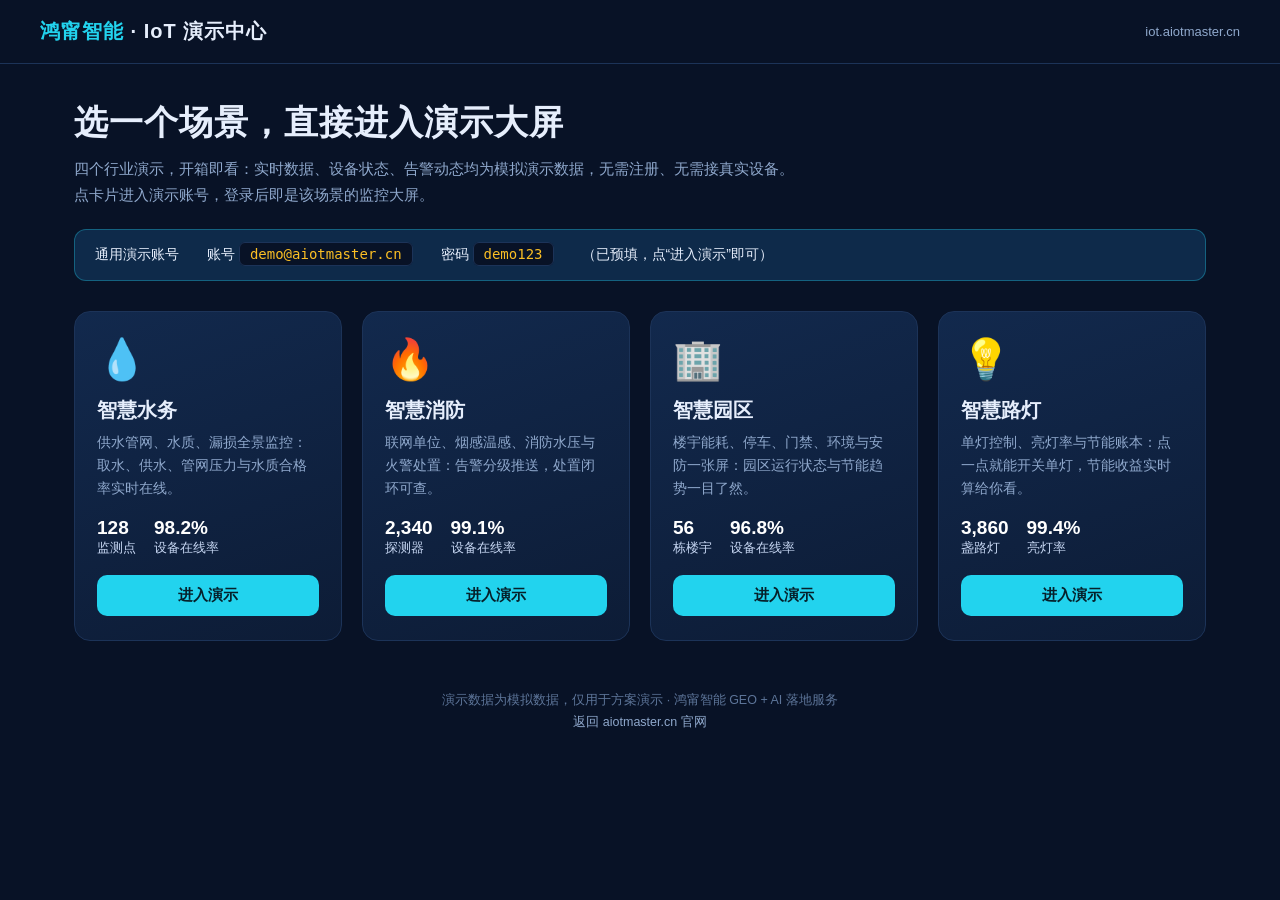
==== index.html @ 00e33a7b "IoT 演示中心：主页 + 智慧水务/消防/园区/路灯演示大屏" ====
<!DOCTYPE html>
<html lang="zh-CN">
<head>
<meta charset="UTF-8">
<meta name="viewport" content="width=device-width, initial-scale=1.0">
<title>鸿甯智能 · IoT 演示中心</title>
<link rel="stylesheet" href="style.css">
</head>
<body>
<div class="topbar">
  <div class="logo"><span>鸿甯智能</span> · IoT 演示中心</div>
  <div class="sub">iot.aiotmaster.cn</div>
</div>
<div class="wrap">
  <div class="hero">
    <h1>选一个场景，直接进入演示大屏</h1>
    <p>四个行业演示，开箱即看：实时数据、设备状态、告警动态均为模拟演示数据，无需注册、无需接真实设备。<br>点卡片进入演示账号，登录后即是该场景的监控大屏。</p>
  </div>
  <div class="demo-account">
    <span>通用演示账号</span>
    <span>账号 <code>demo@aiotmaster.cn</code></span>
    <span>密码 <code>demo123</code></span>
    <span>（已预填，点“进入演示”即可）</span>
  </div>
  <div class="grid" id="cards"></div>
  <div class="footer">
    演示数据为模拟数据，仅用于方案演示 · 鸿甯智能 GEO + AI 落地服务<br>
    <a href="https://aiotmaster.cn">返回 aiotmaster.cn 官网</a>
  </div>
</div>

<div class="modal-bg" id="modalBg">
  <div class="modal">
    <h3 id="modalTitle">进入演示</h3>
    <p id="modalDesc"></p>
    <label>演示账号</label>
    <input id="account" value="demo@aiotmaster.cn">
    <label>密码</label>
    <input id="password" type="password" value="demo123">
    <div class="row">
      <button class="btn ghost" onclick="closeModal()">取消</button>
      <button class="btn" onclick="enterDemo()">进入演示</button>
    </div>
  </div>
</div>

<script>
const SCENES = {
  water: { name: "智慧水务", icon: "💧", desc: "供水管网、水质、漏损全景监控：取水、供水、管网压力与水质合格率实时在线。", s1: ["128", "监测点"], s2: ["98.2%", "设备在线率"], modal: "供水管网演示：泵站、管网压力、水质指标与漏损告警。" },
  fire:  { name: "智慧消防", icon: "🔥", desc: "联网单位、烟感温感、消防水压与火警处置：告警分级推送，处置闭环可查。", s1: ["2,340", "探测器"], s2: ["99.1%", "设备在线率"], modal: "消防演示：烟感、温感、水压、水箱液位与火警工单。" },
  park:  { name: "智慧园区", icon: "🏢", desc: "楼宇能耗、停车、门禁、环境与安防一张屏：园区运行状态与节能趋势一目了然。", s1: ["56", "栋楼宇"], s2: ["96.8%", "设备在线率"], modal: "园区演示：能耗、停车占用、门禁通行与环境监测。" },
  light: { name: "智慧路灯", icon: "💡", desc: "单灯控制、亮灯率与节能账本：点一点就能开关单灯，节能收益实时算给你看。", s1: ["3,860", "盏路灯"], s2: ["99.4%", "亮灯率"], modal: "路灯演示：单灯开关、亮灯率、故障灯与节能电量。" }
};
let current = "water";
const grid = document.getElementById("cards");
Object.entries(SCENES).forEach(([key, s]) => {
  const d = document.createElement("div");
  d.className = "card";
  d.innerHTML = `<div class="icon">${s.icon}</div><h3>${s.name}</h3><p>${s.desc}</p>
    <div class="stats"><div><b>${s.s1[0]}</b>${s.s1[1]}</div><div><b>${s.s2[0]}</b>${s.s2[1]}</div></div>
    <button class="btn">进入演示</button>`;
  d.onclick = () => openModal(key);
  grid.appendChild(d);
});
function openModal(key) {
  current = key;
  document.getElementById("modalTitle").textContent = "进入演示 · " + SCENES[key].name;
  document.getElementById("modalDesc").textContent = SCENES[key].modal;
  document.getElementById("modalBg").classList.add("open");
}
function closeModal() { document.getElementById("modalBg").classList.remove("open"); }
function enterDemo() { location.href = "dashboard.html?scene=" + current; }
document.getElementById("modalBg").addEventListener("click", e => { if (e.target.id === "modalBg") closeModal(); });
</script>
</body>
</html>
---- style.css ----
* { margin: 0; padding: 0; box-sizing: border-box; }
body { background: #081226; color: #e6eefc; font-family: "PingFang SC", "Microsoft YaHei", sans-serif; min-height: 100vh; }
a { color: inherit; text-decoration: none; }
.topbar { display: flex; justify-content: space-between; align-items: center; padding: 18px 40px; border-bottom: 1px solid #1c3358; }
.logo { font-size: 20px; font-weight: 700; letter-spacing: 1px; }
.logo span { color: #22d3ee; }
.topbar .sub { font-size: 13px; color: #8fa8cc; }
.wrap { max-width: 1180px; margin: 0 auto; padding: 36px 24px 60px; }
.hero h1 { font-size: 34px; letter-spacing: 1px; }
.hero p { color: #8fa8cc; margin-top: 10px; font-size: 15px; line-height: 1.7; }
.demo-account { margin-top: 22px; background: #0e2a4a; border: 1px solid #22d3ee55; border-radius: 12px; padding: 16px 20px; display: flex; flex-wrap: wrap; gap: 8px 28px; align-items: center; font-size: 14px; }
.demo-account b { color: #22d3ee; }
.demo-account code { background: #081226; border: 1px solid #1c3358; padding: 3px 10px; border-radius: 6px; color: #fbbf24; font-size: 14px; }
.grid { display: grid; grid-template-columns: repeat(4, 1fr); gap: 20px; margin-top: 30px; }
@media (max-width: 1000px) { .grid { grid-template-columns: repeat(2, 1fr); } }
@media (max-width: 560px) { .grid { grid-template-columns: 1fr; } .topbar { padding: 14px 18px; } }
.card { background: linear-gradient(160deg, #12294d, #0d1c36); border: 1px solid #1c3358; border-radius: 16px; padding: 24px 22px; cursor: pointer; transition: transform .15s, border-color .15s; }
.card:hover { transform: translateY(-4px); border-color: #22d3ee; }
.card .icon { font-size: 40px; }
.card h3 { margin-top: 14px; font-size: 20px; }
.card p { color: #8fa8cc; font-size: 13.5px; line-height: 1.7; margin-top: 8px; min-height: 46px; }
.card .stats { display: flex; gap: 18px; margin-top: 16px; font-size: 13px; color: #c6d6f2; }
.card .stats b { display: block; font-size: 19px; color: #fff; }
.btn { display: block; text-align: center; margin-top: 18px; background: #22d3ee; color: #06202a; font-weight: 700; padding: 11px; border-radius: 10px; border: 0; width: 100%; cursor: pointer; font-size: 15px; }
.btn:hover { background: #67e8f9; }
.btn.ghost { background: transparent; color: #22d3ee; border: 1px solid #22d3ee; }
.footer { text-align: center; color: #5d7599; font-size: 12.5px; margin-top: 48px; line-height: 1.8; }
.footer a { color: #8fa8cc; }
/* modal */
.modal-bg { position: fixed; inset: 0; background: rgba(2, 8, 20, .75); display: none; align-items: center; justify-content: center; z-index: 50; }
.modal-bg.open { display: flex; }
.modal { background: #10234a; border: 1px solid #22d3ee55; border-radius: 16px; width: 340px; padding: 26px; }
.modal h3 { font-size: 18px; }
.modal p { color: #8fa8cc; font-size: 13px; margin-top: 6px; }
.modal label { display: block; margin-top: 16px; font-size: 13px; color: #8fa8cc; }
.modal input { width: 100%; margin-top: 6px; padding: 11px 12px; border-radius: 9px; border: 1px solid #1c3358; background: #081226; color: #fff; font-size: 14px; }
.modal .row { display: flex; gap: 10px; margin-top: 20px; }
/* dashboard */
.back { color: #22d3ee; font-size: 14px; }
.dash-head { display: flex; justify-content: space-between; align-items: flex-end; flex-wrap: wrap; gap: 12px; margin-top: 18px; }
.dash-head h1 { font-size: 28px; }
.dash-head .live { font-size: 13px; color: #34d399; }
.kpis { display: grid; grid-template-columns: repeat(4, 1fr); gap: 16px; margin-top: 22px; }
@media (max-width: 900px) { .kpis { grid-template-columns: repeat(2, 1fr); } }
.kpi { background: #12294d; border: 1px solid #1c3358; border-radius: 14px; padding: 18px; }
.kpi .label { color: #8fa8cc; font-size: 13px; }
.kpi .val { font-size: 30px; font-weight: 700; margin-top: 8px; }
.kpi .val small { font-size: 14px; color: #8fa8cc; }
.kpi .trend { font-size: 12.5px; margin-top: 6px; }
.up { color: #34d399; } .down { color: #f87171; } .warn { color: #fbbf24; }
.panels { display: grid; grid-template-columns: 1.4fr 1fr; gap: 16px; margin-top: 16px; }
@media (max-width: 900px) { .panels { grid-template-columns: 1fr; } }
.panel { background: #12294d; border: 1px solid #1c3358; border-radius: 14px; padding: 18px; }
.panel h3 { font-size: 15px; margin-bottom: 12px; }
.panel canvas { width: 100%; height: 180px; }
table { width: 100%; border-collapse: collapse; font-size: 13.5px; }
td, th { padding: 9px 6px; border-bottom: 1px solid #1c3358; text-align: left; }
th { color: #8fa8cc; font-weight: 400; }
.dot { display: inline-block; width: 8px; height: 8px; border-radius: 50%; margin-right: 6px; }
.dot.ok { background: #34d399; } .dot.bad { background: #f87171; } .dot.warn { background: #fbbf24; }
.alert { display: flex; gap: 10px; padding: 10px 0; border-bottom: 1px solid #1c3358; font-size: 13.5px; }
.alert:last-child { border-bottom: 0; }
.alert .tag { flex-shrink: 0; font-size: 12px; padding: 2px 8px; border-radius: 20px; height: fit-content; }
.tag.red { background: #7f1d1d; color: #fca5a5; } .tag.yellow { background: #78350f; color: #fcd34d; } .tag.blue { background: #1e3a5f; color: #7dd3fc; }
.lamps { display: flex; flex-wrap: wrap; gap: 12px; }
.lamp { background: #0d1c36; border: 1px solid #1c3358; border-radius: 12px; padding: 14px; width: 130px; text-align: center; cursor: pointer; }
.lamp .bulb { font-size: 26px; filter: grayscale(1); opacity: .5; }
.lamp.on .bulb { filter: none; opacity: 1; }
.lamp .name { font-size: 13px; margin-top: 6px; }
.lamp .state { font-size: 12px; color: #8fa8cc; }
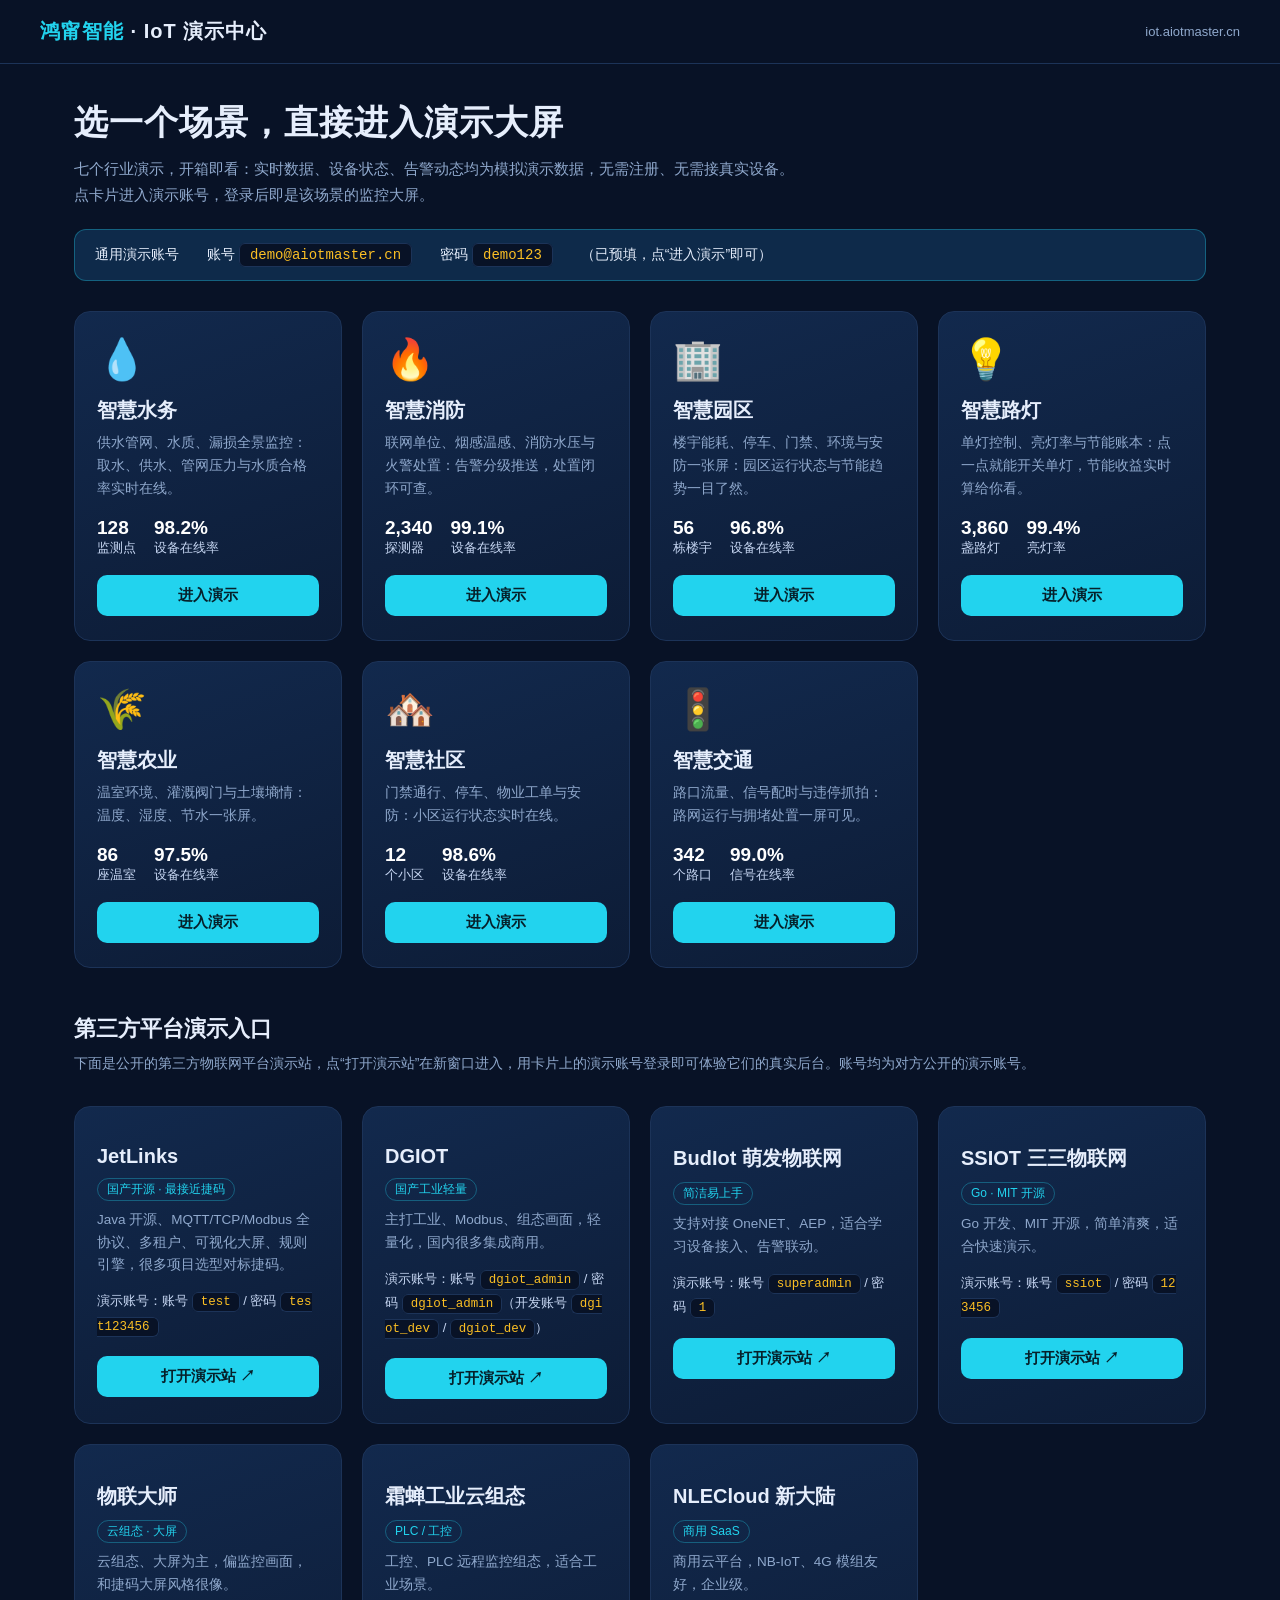
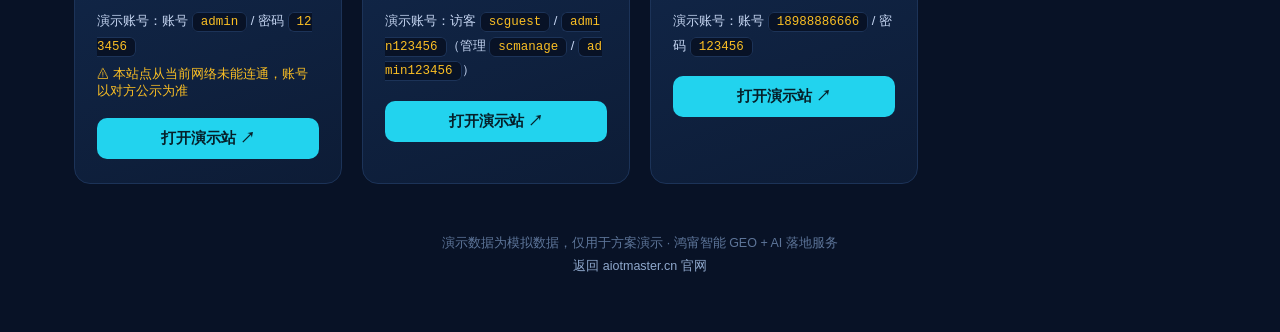
==== commit 98dc680a: "新增：第三方平台演示入口（7 家）+ 智慧农业/社区/交通三个演示大屏" ====
--- a/index.html
+++ b/index.html
@@ -14,7 +14,7 @@
 <div class="wrap">
   <div class="hero">
     <h1>选一个场景，直接进入演示大屏</h1>
-    <p>四个行业演示，开箱即看：实时数据、设备状态、告警动态均为模拟演示数据，无需注册、无需接真实设备。<br>点卡片进入演示账号，登录后即是该场景的监控大屏。</p>
+    <p>七个行业演示，开箱即看：实时数据、设备状态、告警动态均为模拟演示数据，无需注册、无需接真实设备。<br>点卡片进入演示账号，登录后即是该场景的监控大屏。</p>
   </div>
   <div class="demo-account">
     <span>通用演示账号</span>
@@ -23,6 +23,9 @@
     <span>（已预填，点“进入演示”即可）</span>
   </div>
   <div class="grid" id="cards"></div>
+  <h2 class="section-title">第三方平台演示入口</h2>
+  <p class="section-sub">下面是公开的第三方物联网平台演示站，点“打开演示站”在新窗口进入，用卡片上的演示账号登录即可体验它们的真实后台。账号均为对方公开的演示账号。</p>
+  <div class="grid" id="platGrid"></div>
   <div class="footer">
     演示数据为模拟数据，仅用于方案演示 · 鸿甯智能 GEO + AI 落地服务<br>
     <a href="https://aiotmaster.cn">返回 aiotmaster.cn 官网</a>
@@ -49,7 +52,10 @@
   water: { name: "智慧水务", icon: "💧", desc: "供水管网、水质、漏损全景监控：取水、供水、管网压力与水质合格率实时在线。", s1: ["128", "监测点"], s2: ["98.2%", "设备在线率"], modal: "供水管网演示：泵站、管网压力、水质指标与漏损告警。" },
   fire:  { name: "智慧消防", icon: "🔥", desc: "联网单位、烟感温感、消防水压与火警处置：告警分级推送，处置闭环可查。", s1: ["2,340", "探测器"], s2: ["99.1%", "设备在线率"], modal: "消防演示：烟感、温感、水压、水箱液位与火警工单。" },
   park:  { name: "智慧园区", icon: "🏢", desc: "楼宇能耗、停车、门禁、环境与安防一张屏：园区运行状态与节能趋势一目了然。", s1: ["56", "栋楼宇"], s2: ["96.8%", "设备在线率"], modal: "园区演示：能耗、停车占用、门禁通行与环境监测。" },
-  light: { name: "智慧路灯", icon: "💡", desc: "单灯控制、亮灯率与节能账本：点一点就能开关单灯，节能收益实时算给你看。", s1: ["3,860", "盏路灯"], s2: ["99.4%", "亮灯率"], modal: "路灯演示：单灯开关、亮灯率、故障灯与节能电量。" }
+  light: { name: "智慧路灯", icon: "💡", desc: "单灯控制、亮灯率与节能账本：点一点就能开关单灯，节能收益实时算给你看。", s1: ["3,860", "盏路灯"], s2: ["99.4%", "亮灯率"], modal: "路灯演示：单灯开关、亮灯率、故障灯与节能电量。" },
+  farm: { name: "智慧农业", icon: "🌾", desc: "温室环境、灌溉阀门与土壤墒情：温度、湿度、节水一张屏。", s1: ["86", "座温室"], s2: ["97.5%", "设备在线率"], modal: "农业演示：温室环境、灌溉控制与墒情监测。" },
+  community: { name: "智慧社区", icon: "🏘️", desc: "门禁通行、停车、物业工单与安防：小区运行状态实时在线。", s1: ["12", "个小区"], s2: ["98.6%", "设备在线率"], modal: "社区演示：门禁、停车、工单与安防监控。" },
+  traffic: { name: "智慧交通", icon: "🚦", desc: "路口流量、信号配时与违停抓拍：路网运行与拥堵处置一屏可见。", s1: ["342", "个路口"], s2: ["99.0%", "信号在线率"], modal: "交通演示：路口流量、信号状态与违停抓拍。" }
 };
 let current = "water";
 const grid = document.getElementById("cards");
@@ -71,6 +77,25 @@
 function closeModal() { document.getElementById("modalBg").classList.remove("open"); }
 function enterDemo() { location.href = "dashboard.html?scene=" + current; }
 document.getElementById("modalBg").addEventListener("click", e => { if (e.target.id === "modalBg") closeModal(); });
+const PLATS = [
+  { name: "JetLinks", tag: "国产开源 · 最接近捷码", desc: "Java 开源、MQTT/TCP/Modbus 全协议、多租户、可视化大屏、规则引擎，很多项目选型对标捷码。", url: "https://demo.jetlinks.cn", acct: "账号 <code>test</code> / 密码 <code>test123456</code>" },
+  { name: "DGIOT", tag: "国产工业轻量", desc: "主打工业、Modbus、组态画面，轻量化，国内很多集成商用。", url: "https://prod.dgiotcloud.cn", acct: "账号 <code>dgiot_admin</code> / 密码 <code>dgiot_admin</code>（开发账号 <code>dgiot_dev</code> / <code>dgiot_dev</code>）" },
+  { name: "BudIot 萌发物联网", tag: "简洁易上手", desc: "支持对接 OneNET、AEP，适合学习设备接入、告警联动。", url: "https://demo.budiot.com", acct: "账号 <code>superadmin</code> / 密码 <code>1</code>" },
+  { name: "SSIOT 三三物联网", tag: "Go · MIT 开源", desc: "Go 开发、MIT 开源，简单清爽，适合快速演示。", url: "https://ssiot.cc/", acct: "账号 <code>ssiot</code> / 密码 <code>123456</code>" },
+  { name: "物联大师", tag: "云组态 · 大屏", desc: "云组态、大屏为主，偏监控画面，和捷码大屏风格很像。", url: "https://demo.zgwit.cn", acct: "账号 <code>admin</code> / 密码 <code>123456</code>", note: "本站点从当前网络未能连通，账号以对方公示为准" },
+  { name: "霜蝉工业云组态", tag: "PLC / 工控", desc: "工控、PLC 远程监控组态，适合工业场景。", url: "https://iot.scicala.com", acct: "访客 <code>scguest</code> / <code>admin123456</code>（管理 <code>scmanage</code> / <code>admin123456</code>）" },
+  { name: "NLECloud 新大陆", tag: "商用 SaaS", desc: "商用云平台，NB-IoT、4G 模组友好，企业级。", url: "http://www2.nlecloud.com/", acct: "账号 <code>18988886666</code> / 密码 <code>123456</code>" }
+];
+const platGrid = document.getElementById("platGrid");
+PLATS.forEach(p => {
+  const d = document.createElement("div");
+  d.className = "card plat-card";
+  d.innerHTML = `<h3>${p.name}</h3><span class="tag">${p.tag}</span><p>${p.desc}</p>
+    <div class="acct">演示账号：${p.acct}</div>
+    ${p.note ? `<div class="note">⚠ ${p.note}</div>` : ""}
+    <a class="btn" href="${p.url}" target="_blank" rel="noopener">打开演示站 ↗</a>`;
+  platGrid.appendChild(d);
+});
 </script>
 </body>
 </html>
--- a/style.css
+++ b/style.css
@@ -68,3 +68,9 @@
 .lamp.on .bulb { filter: none; opacity: 1; }
 .lamp .name { font-size: 13px; margin-top: 6px; }
 .lamp .state { font-size: 12px; color: #8fa8cc; }
+.section-title { font-size: 22px; margin-top: 46px; }
+.section-sub { color: #8fa8cc; font-size: 14px; margin-top: 8px; line-height: 1.7; }
+.plat-card .tag { display: inline-block; font-size: 12px; color: #22d3ee; border: 1px solid #22d3ee55; padding: 2px 9px; border-radius: 20px; margin-top: 10px; }
+.plat-card .acct { font-size: 13px; color: #c6d6f2; margin-top: 12px; line-height: 1.8; word-break: break-all; }
+.plat-card .acct code { background: #081226; border: 1px solid #1c3358; padding: 2px 8px; border-radius: 6px; color: #fbbf24; font-size: 12.5px; }
+.plat-card .note { color: #fbbf24; font-size: 12.5px; margin-top: 8px; }
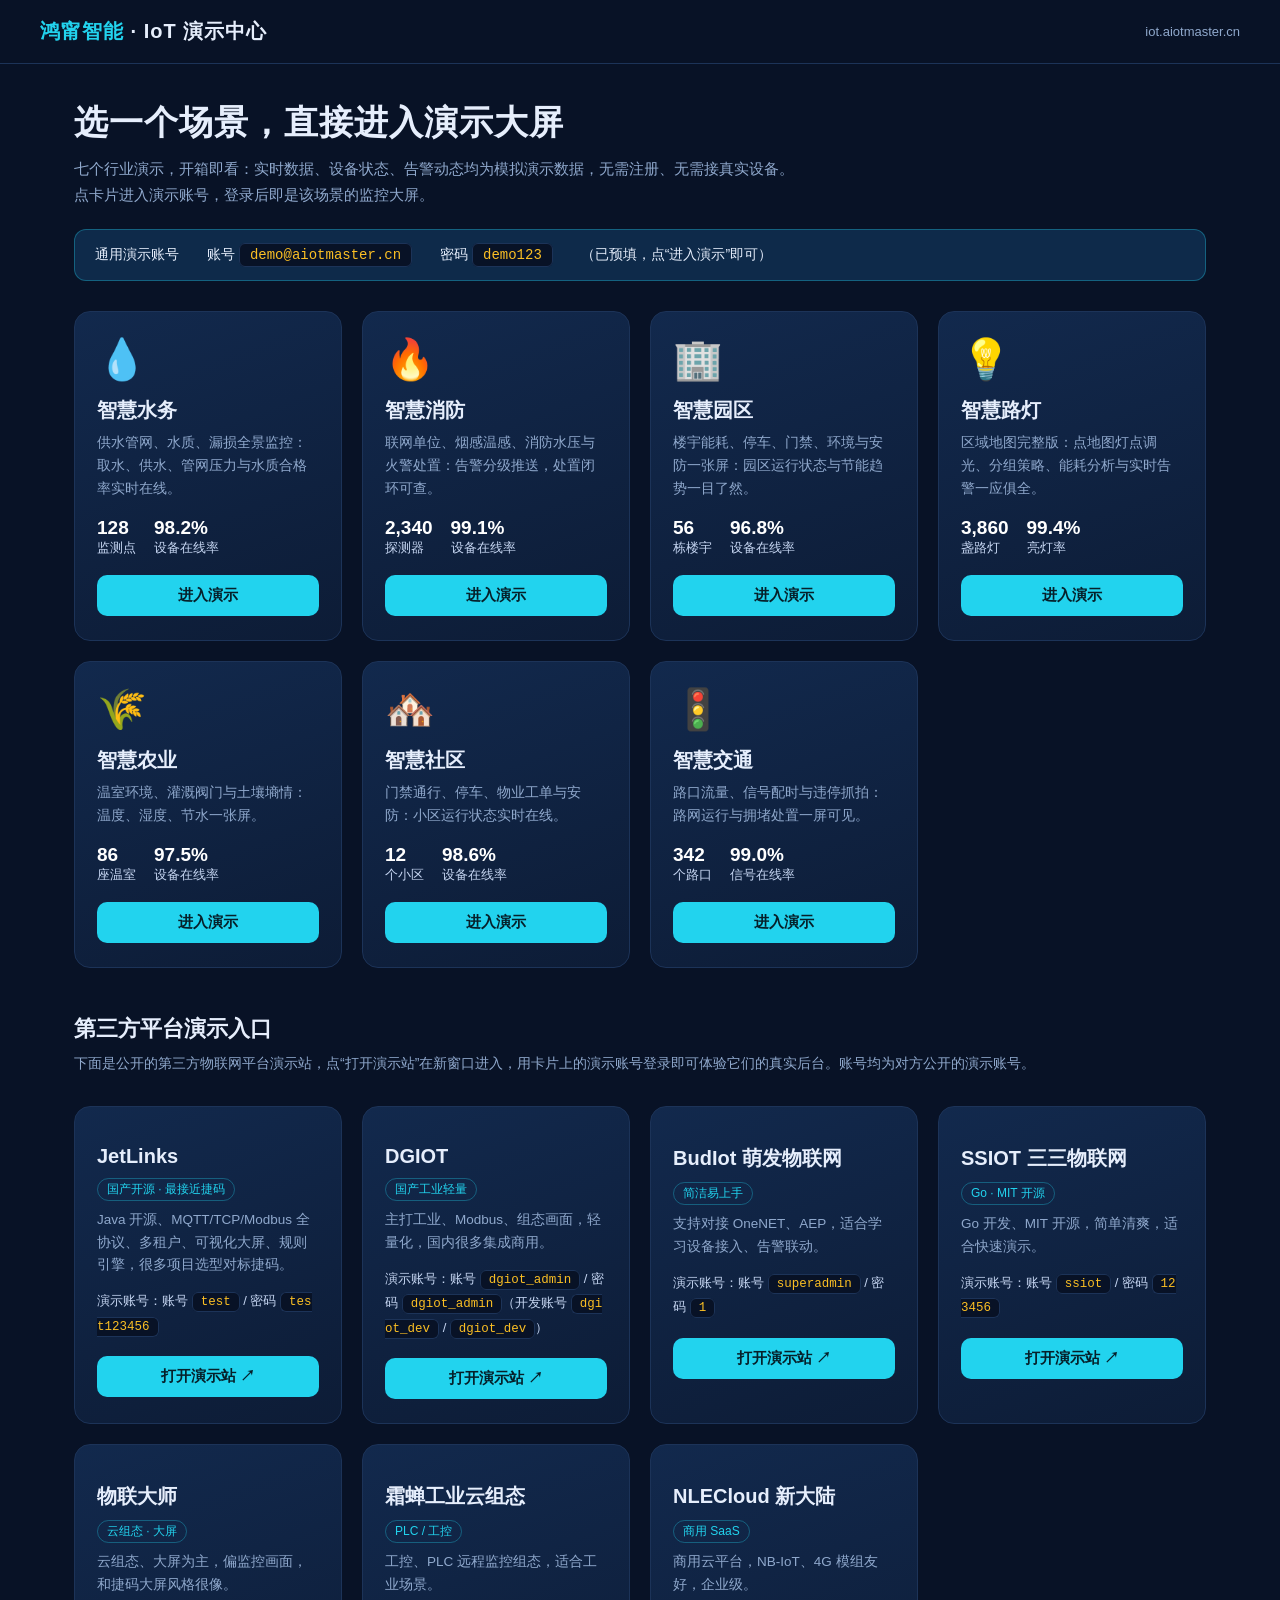
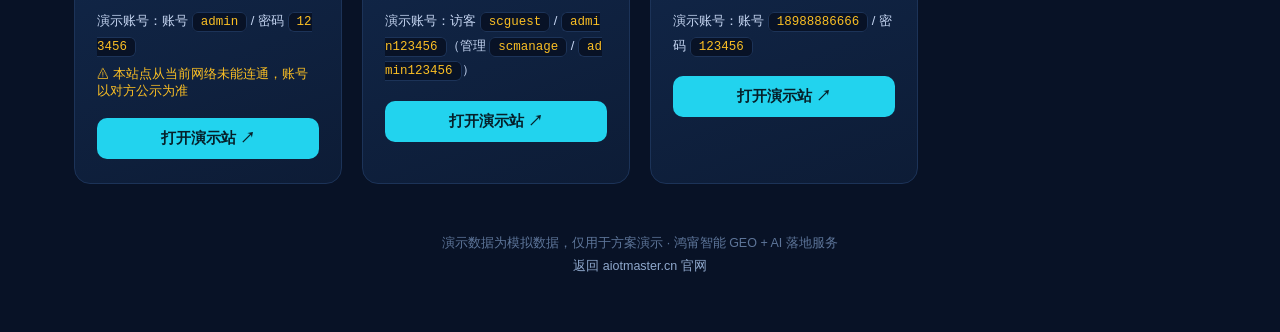
==== commit fbe90182: "路灯统一到 IoT 平台：完整地图版路灯演示并入 light/，旧大屏链接自动跳转" ====
--- a/index.html
+++ b/index.html
@@ -52,7 +52,7 @@
   water: { name: "智慧水务", icon: "💧", desc: "供水管网、水质、漏损全景监控：取水、供水、管网压力与水质合格率实时在线。", s1: ["128", "监测点"], s2: ["98.2%", "设备在线率"], modal: "供水管网演示：泵站、管网压力、水质指标与漏损告警。" },
   fire:  { name: "智慧消防", icon: "🔥", desc: "联网单位、烟感温感、消防水压与火警处置：告警分级推送，处置闭环可查。", s1: ["2,340", "探测器"], s2: ["99.1%", "设备在线率"], modal: "消防演示：烟感、温感、水压、水箱液位与火警工单。" },
   park:  { name: "智慧园区", icon: "🏢", desc: "楼宇能耗、停车、门禁、环境与安防一张屏：园区运行状态与节能趋势一目了然。", s1: ["56", "栋楼宇"], s2: ["96.8%", "设备在线率"], modal: "园区演示：能耗、停车占用、门禁通行与环境监测。" },
-  light: { name: "智慧路灯", icon: "💡", desc: "单灯控制、亮灯率与节能账本：点一点就能开关单灯，节能收益实时算给你看。", s1: ["3,860", "盏路灯"], s2: ["99.4%", "亮灯率"], modal: "路灯演示：单灯开关、亮灯率、故障灯与节能电量。" },
+  light: { name: "智慧路灯", icon: "💡", desc: "区域地图完整版：点地图灯点调光、分组策略、能耗分析与实时告警一应俱全。", s1: ["3,860", "盏路灯"], s2: ["99.4%", "亮灯率"], modal: "路灯完整演示：区域地图、单灯控制、分组策略与能耗分析。" },
   farm: { name: "智慧农业", icon: "🌾", desc: "温室环境、灌溉阀门与土壤墒情：温度、湿度、节水一张屏。", s1: ["86", "座温室"], s2: ["97.5%", "设备在线率"], modal: "农业演示：温室环境、灌溉控制与墒情监测。" },
   community: { name: "智慧社区", icon: "🏘️", desc: "门禁通行、停车、物业工单与安防：小区运行状态实时在线。", s1: ["12", "个小区"], s2: ["98.6%", "设备在线率"], modal: "社区演示：门禁、停车、工单与安防监控。" },
   traffic: { name: "智慧交通", icon: "🚦", desc: "路口流量、信号配时与违停抓拍：路网运行与拥堵处置一屏可见。", s1: ["342", "个路口"], s2: ["99.0%", "信号在线率"], modal: "交通演示：路口流量、信号状态与违停抓拍。" }
@@ -75,7 +75,7 @@
   document.getElementById("modalBg").classList.add("open");
 }
 function closeModal() { document.getElementById("modalBg").classList.remove("open"); }
-function enterDemo() { location.href = "dashboard.html?scene=" + current; }
+function enterDemo() { location.href = current === "light" ? "light/index.html" : "dashboard.html?scene=" + current; }
 document.getElementById("modalBg").addEventListener("click", e => { if (e.target.id === "modalBg") closeModal(); });
 const PLATS = [
   { name: "JetLinks", tag: "国产开源 · 最接近捷码", desc: "Java 开源、MQTT/TCP/Modbus 全协议、多租户、可视化大屏、规则引擎，很多项目选型对标捷码。", url: "https://demo.jetlinks.cn", acct: "账号 <code>test</code> / 密码 <code>test123456</code>" },
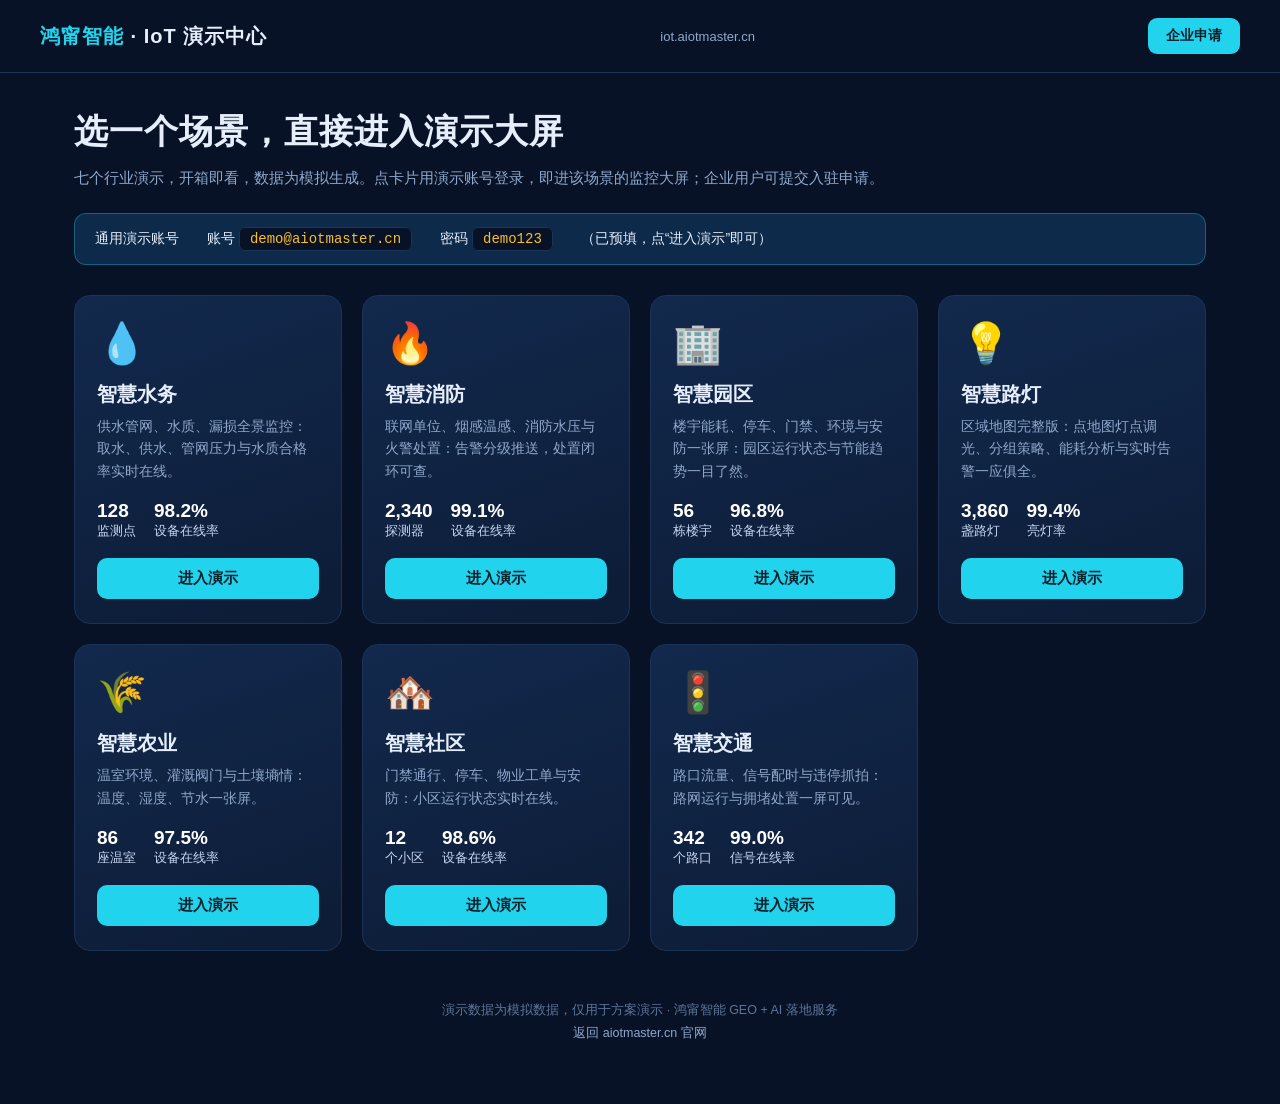
==== commit efc45884: "主页简化：去掉第三方演示入口，新增企业入驻申请（企业名称/联系人/联系电话）" ====
--- a/index.html
+++ b/index.html
@@ -10,11 +10,12 @@
 <div class="topbar">
   <div class="logo"><span>鸿甯智能</span> · IoT 演示中心</div>
   <div class="sub">iot.aiotmaster.cn</div>
+  <button class="topbtn" onclick="openReg()">企业申请</button>
 </div>
 <div class="wrap">
   <div class="hero">
     <h1>选一个场景，直接进入演示大屏</h1>
-    <p>七个行业演示，开箱即看：实时数据、设备状态、告警动态均为模拟演示数据，无需注册、无需接真实设备。<br>点卡片进入演示账号，登录后即是该场景的监控大屏。</p>
+    <p>七个行业演示，开箱即看，数据为模拟生成。点卡片用演示账号登录，即进该场景的监控大屏；企业用户可提交入驻申请。</p>
   </div>
   <div class="demo-account">
     <span>通用演示账号</span>
@@ -23,9 +24,6 @@
     <span>（已预填，点“进入演示”即可）</span>
   </div>
   <div class="grid" id="cards"></div>
-  <h2 class="section-title">第三方平台演示入口</h2>
-  <p class="section-sub">下面是公开的第三方物联网平台演示站，点“打开演示站”在新窗口进入，用卡片上的演示账号登录即可体验它们的真实后台。账号均为对方公开的演示账号。</p>
-  <div class="grid" id="platGrid"></div>
   <div class="footer">
     演示数据为模拟数据，仅用于方案演示 · 鸿甯智能 GEO + AI 落地服务<br>
     <a href="https://aiotmaster.cn">返回 aiotmaster.cn 官网</a>
@@ -43,6 +41,24 @@
     <div class="row">
       <button class="btn ghost" onclick="closeModal()">取消</button>
       <button class="btn" onclick="enterDemo()">进入演示</button>
+    </div>
+  </div>
+</div>
+
+<div class="modal-bg" id="regBg">
+  <div class="modal">
+    <h3>企业入驻申请</h3>
+    <p>填写以下信息提交申请，我们会在 1-2 个工作日内与您联系。</p>
+    <label>企业名称</label>
+    <input id="regCompany" placeholder="请填写企业全称">
+    <label>联系人</label>
+    <input id="regContact" placeholder="请填写联系人姓名">
+    <label>联系电话</label>
+    <input id="regPhone" placeholder="请填写手机号码" inputmode="tel">
+    <p class="reg-note" id="regNote"></p>
+    <div class="row">
+      <button class="btn ghost" onclick="closeReg()">取消</button>
+      <button class="btn" onclick="submitReg()">提交申请</button>
     </div>
   </div>
 </div>
@@ -77,25 +93,23 @@
 function closeModal() { document.getElementById("modalBg").classList.remove("open"); }
 function enterDemo() { location.href = current === "light" ? "light/index.html" : "dashboard.html?scene=" + current; }
 document.getElementById("modalBg").addEventListener("click", e => { if (e.target.id === "modalBg") closeModal(); });
-const PLATS = [
-  { name: "JetLinks", tag: "国产开源 · 最接近捷码", desc: "Java 开源、MQTT/TCP/Modbus 全协议、多租户、可视化大屏、规则引擎，很多项目选型对标捷码。", url: "https://demo.jetlinks.cn", acct: "账号 <code>test</code> / 密码 <code>test123456</code>" },
-  { name: "DGIOT", tag: "国产工业轻量", desc: "主打工业、Modbus、组态画面，轻量化，国内很多集成商用。", url: "https://prod.dgiotcloud.cn", acct: "账号 <code>dgiot_admin</code> / 密码 <code>dgiot_admin</code>（开发账号 <code>dgiot_dev</code> / <code>dgiot_dev</code>）" },
-  { name: "BudIot 萌发物联网", tag: "简洁易上手", desc: "支持对接 OneNET、AEP，适合学习设备接入、告警联动。", url: "https://demo.budiot.com", acct: "账号 <code>superadmin</code> / 密码 <code>1</code>" },
-  { name: "SSIOT 三三物联网", tag: "Go · MIT 开源", desc: "Go 开发、MIT 开源，简单清爽，适合快速演示。", url: "https://ssiot.cc/", acct: "账号 <code>ssiot</code> / 密码 <code>123456</code>" },
-  { name: "物联大师", tag: "云组态 · 大屏", desc: "云组态、大屏为主，偏监控画面，和捷码大屏风格很像。", url: "https://demo.zgwit.cn", acct: "账号 <code>admin</code> / 密码 <code>123456</code>", note: "本站点从当前网络未能连通，账号以对方公示为准" },
-  { name: "霜蝉工业云组态", tag: "PLC / 工控", desc: "工控、PLC 远程监控组态，适合工业场景。", url: "https://iot.scicala.com", acct: "访客 <code>scguest</code> / <code>admin123456</code>（管理 <code>scmanage</code> / <code>admin123456</code>）" },
-  { name: "NLECloud 新大陆", tag: "商用 SaaS", desc: "商用云平台，NB-IoT、4G 模组友好，企业级。", url: "http://www2.nlecloud.com/", acct: "账号 <code>18988886666</code> / 密码 <code>123456</code>" }
-];
-const platGrid = document.getElementById("platGrid");
-PLATS.forEach(p => {
-  const d = document.createElement("div");
-  d.className = "card plat-card";
-  d.innerHTML = `<h3>${p.name}</h3><span class="tag">${p.tag}</span><p>${p.desc}</p>
-    <div class="acct">演示账号：${p.acct}</div>
-    ${p.note ? `<div class="note">⚠ ${p.note}</div>` : ""}
-    <a class="btn" href="${p.url}" target="_blank" rel="noopener">打开演示站 ↗</a>`;
-  platGrid.appendChild(d);
-});
+function openReg() { document.getElementById("regNote").textContent = ""; document.getElementById("regNote").className = "reg-note"; document.getElementById("regBg").classList.add("open"); }
+function closeReg() { document.getElementById("regBg").classList.remove("open"); }
+document.getElementById("regBg").addEventListener("click", e => { if (e.target.id === "regBg") closeReg(); });
+function submitReg() {
+  const company = document.getElementById("regCompany").value.trim();
+  const contact = document.getElementById("regContact").value.trim();
+  const phone = document.getElementById("regPhone").value.trim();
+  const note = document.getElementById("regNote");
+  if (!company || !contact || !phone) { note.textContent = "请把企业名称、联系人、联系电话都填上。"; note.className = "reg-note err"; return; }
+  if (phone.replace(/\D/g, "").length < 7) { note.textContent = "联系电话看起来不太对，请检查一下。"; note.className = "reg-note err"; return; }
+  const subject = encodeURIComponent("IoT 平台入驻申请-" + company);
+  const body = encodeURIComponent("企业名称：" + company + "\n联系人：" + contact + "\n联系电话：" + phone + "\n（来自 IoT 演示中心入驻申请）");
+  location.href = "mailto:4643881@qq.com?subject=" + subject + "&body=" + body;
+  note.textContent = "申请邮件已生成，请在邮箱中确认发送，我们会在 1-2 个工作日内联系您。";
+  note.className = "reg-note ok";
+}
+
 </script>
 </body>
 </html>
--- a/style.css
+++ b/style.css
@@ -68,9 +68,8 @@
 .lamp.on .bulb { filter: none; opacity: 1; }
 .lamp .name { font-size: 13px; margin-top: 6px; }
 .lamp .state { font-size: 12px; color: #8fa8cc; }
-.section-title { font-size: 22px; margin-top: 46px; }
-.section-sub { color: #8fa8cc; font-size: 14px; margin-top: 8px; line-height: 1.7; }
-.plat-card .tag { display: inline-block; font-size: 12px; color: #22d3ee; border: 1px solid #22d3ee55; padding: 2px 9px; border-radius: 20px; margin-top: 10px; }
-.plat-card .acct { font-size: 13px; color: #c6d6f2; margin-top: 12px; line-height: 1.8; word-break: break-all; }
-.plat-card .acct code { background: #081226; border: 1px solid #1c3358; padding: 2px 8px; border-radius: 6px; color: #fbbf24; font-size: 12.5px; }
-.plat-card .note { color: #fbbf24; font-size: 12.5px; margin-top: 8px; }
+.topbtn { background: #22d3ee; color: #06202a; font-weight: 700; padding: 9px 18px; border-radius: 9px; border: 0; cursor: pointer; font-size: 14px; }
+.topbtn:hover { background: #67e8f9; }
+.reg-note { font-size: 13px; margin-top: 12px; min-height: 18px; color: #8fa8cc; }
+.reg-note.err { color: #f87171; }
+.reg-note.ok { color: #34d399; }
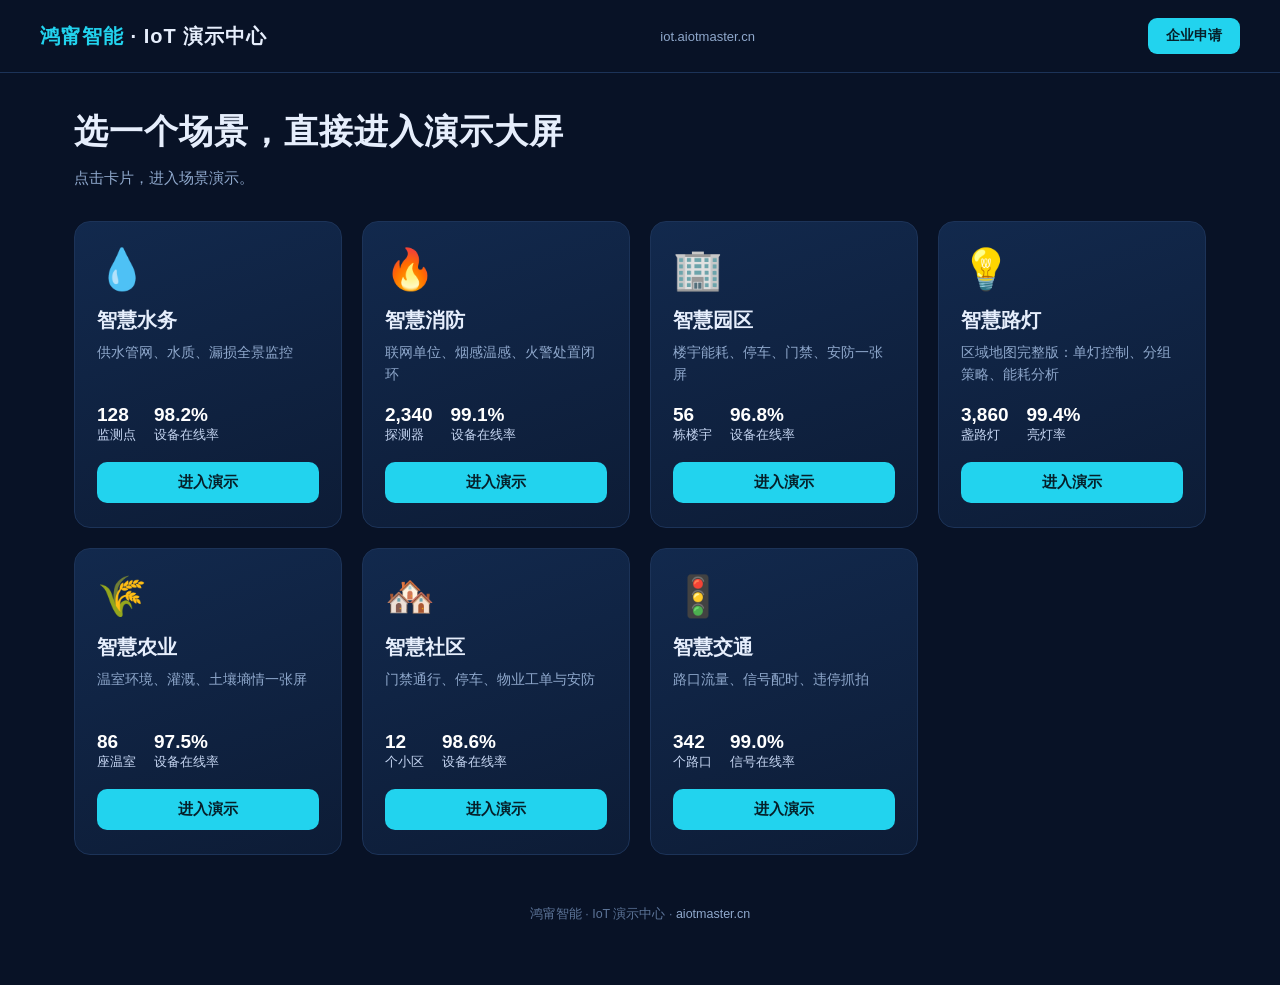
==== commit 95335e44: "主页商用简化：去掉演示账号展示与登录弹窗，卡片点进直接进大屏，文案精简" ====
--- a/index.html
+++ b/index.html
@@ -15,33 +15,12 @@
 <div class="wrap">
   <div class="hero">
     <h1>选一个场景，直接进入演示大屏</h1>
-    <p>七个行业演示，开箱即看，数据为模拟生成。点卡片用演示账号登录，即进该场景的监控大屏；企业用户可提交入驻申请。</p>
+    <p>点击卡片，进入场景演示。</p>
   </div>
-  <div class="demo-account">
-    <span>通用演示账号</span>
-    <span>账号 <code>demo@aiotmaster.cn</code></span>
-    <span>密码 <code>demo123</code></span>
-    <span>（已预填，点“进入演示”即可）</span>
-  </div>
+
   <div class="grid" id="cards"></div>
   <div class="footer">
-    演示数据为模拟数据，仅用于方案演示 · 鸿甯智能 GEO + AI 落地服务<br>
-    <a href="https://aiotmaster.cn">返回 aiotmaster.cn 官网</a>
-  </div>
-</div>
-
-<div class="modal-bg" id="modalBg">
-  <div class="modal">
-    <h3 id="modalTitle">进入演示</h3>
-    <p id="modalDesc"></p>
-    <label>演示账号</label>
-    <input id="account" value="demo@aiotmaster.cn">
-    <label>密码</label>
-    <input id="password" type="password" value="demo123">
-    <div class="row">
-      <button class="btn ghost" onclick="closeModal()">取消</button>
-      <button class="btn" onclick="enterDemo()">进入演示</button>
-    </div>
+    鸿甯智能 · IoT 演示中心 · <a href="https://aiotmaster.cn">aiotmaster.cn</a>
   </div>
 </div>
 
@@ -65,15 +44,14 @@
 
 <script>
 const SCENES = {
-  water: { name: "智慧水务", icon: "💧", desc: "供水管网、水质、漏损全景监控：取水、供水、管网压力与水质合格率实时在线。", s1: ["128", "监测点"], s2: ["98.2%", "设备在线率"], modal: "供水管网演示：泵站、管网压力、水质指标与漏损告警。" },
-  fire:  { name: "智慧消防", icon: "🔥", desc: "联网单位、烟感温感、消防水压与火警处置：告警分级推送，处置闭环可查。", s1: ["2,340", "探测器"], s2: ["99.1%", "设备在线率"], modal: "消防演示：烟感、温感、水压、水箱液位与火警工单。" },
-  park:  { name: "智慧园区", icon: "🏢", desc: "楼宇能耗、停车、门禁、环境与安防一张屏：园区运行状态与节能趋势一目了然。", s1: ["56", "栋楼宇"], s2: ["96.8%", "设备在线率"], modal: "园区演示：能耗、停车占用、门禁通行与环境监测。" },
-  light: { name: "智慧路灯", icon: "💡", desc: "区域地图完整版：点地图灯点调光、分组策略、能耗分析与实时告警一应俱全。", s1: ["3,860", "盏路灯"], s2: ["99.4%", "亮灯率"], modal: "路灯完整演示：区域地图、单灯控制、分组策略与能耗分析。" },
-  farm: { name: "智慧农业", icon: "🌾", desc: "温室环境、灌溉阀门与土壤墒情：温度、湿度、节水一张屏。", s1: ["86", "座温室"], s2: ["97.5%", "设备在线率"], modal: "农业演示：温室环境、灌溉控制与墒情监测。" },
-  community: { name: "智慧社区", icon: "🏘️", desc: "门禁通行、停车、物业工单与安防：小区运行状态实时在线。", s1: ["12", "个小区"], s2: ["98.6%", "设备在线率"], modal: "社区演示：门禁、停车、工单与安防监控。" },
-  traffic: { name: "智慧交通", icon: "🚦", desc: "路口流量、信号配时与违停抓拍：路网运行与拥堵处置一屏可见。", s1: ["342", "个路口"], s2: ["99.0%", "信号在线率"], modal: "交通演示：路口流量、信号状态与违停抓拍。" }
+  water: { name: "智慧水务", icon: "💧", desc: "供水管网、水质、漏损全景监控", s1: ["128", "监测点"], s2: ["98.2%", "设备在线率"] },
+  fire:  { name: "智慧消防", icon: "🔥", desc: "联网单位、烟感温感、火警处置闭环", s1: ["2,340", "探测器"], s2: ["99.1%", "设备在线率"] },
+  park:  { name: "智慧园区", icon: "🏢", desc: "楼宇能耗、停车、门禁、安防一张屏", s1: ["56", "栋楼宇"], s2: ["96.8%", "设备在线率"] },
+  light: { name: "智慧路灯", icon: "💡", desc: "区域地图完整版：单灯控制、分组策略、能耗分析", s1: ["3,860", "盏路灯"], s2: ["99.4%", "亮灯率"] },
+  farm: { name: "智慧农业", icon: "🌾", desc: "温室环境、灌溉、土壤墒情一张屏", s1: ["86", "座温室"], s2: ["97.5%", "设备在线率"] },
+  community: { name: "智慧社区", icon: "🏘️", desc: "门禁通行、停车、物业工单与安防", s1: ["12", "个小区"], s2: ["98.6%", "设备在线率"] },
+  traffic: { name: "智慧交通", icon: "🚦", desc: "路口流量、信号配时、违停抓拍", s1: ["342", "个路口"], s2: ["99.0%", "信号在线率"] }
 };
-let current = "water";
 const grid = document.getElementById("cards");
 Object.entries(SCENES).forEach(([key, s]) => {
   const d = document.createElement("div");
@@ -81,18 +59,10 @@
   d.innerHTML = `<div class="icon">${s.icon}</div><h3>${s.name}</h3><p>${s.desc}</p>
     <div class="stats"><div><b>${s.s1[0]}</b>${s.s1[1]}</div><div><b>${s.s2[0]}</b>${s.s2[1]}</div></div>
     <button class="btn">进入演示</button>`;
-  d.onclick = () => openModal(key);
+  d.onclick = () => { location.href = key === "light" ? "light/index.html" : "dashboard.html?scene=" + key; };
   grid.appendChild(d);
 });
-function openModal(key) {
-  current = key;
-  document.getElementById("modalTitle").textContent = "进入演示 · " + SCENES[key].name;
-  document.getElementById("modalDesc").textContent = SCENES[key].modal;
-  document.getElementById("modalBg").classList.add("open");
-}
-function closeModal() { document.getElementById("modalBg").classList.remove("open"); }
-function enterDemo() { location.href = current === "light" ? "light/index.html" : "dashboard.html?scene=" + current; }
-document.getElementById("modalBg").addEventListener("click", e => { if (e.target.id === "modalBg") closeModal(); });
+
 function openReg() { document.getElementById("regNote").textContent = ""; document.getElementById("regNote").className = "reg-note"; document.getElementById("regBg").classList.add("open"); }
 function closeReg() { document.getElementById("regBg").classList.remove("open"); }
 document.getElementById("regBg").addEventListener("click", e => { if (e.target.id === "regBg") closeReg(); });
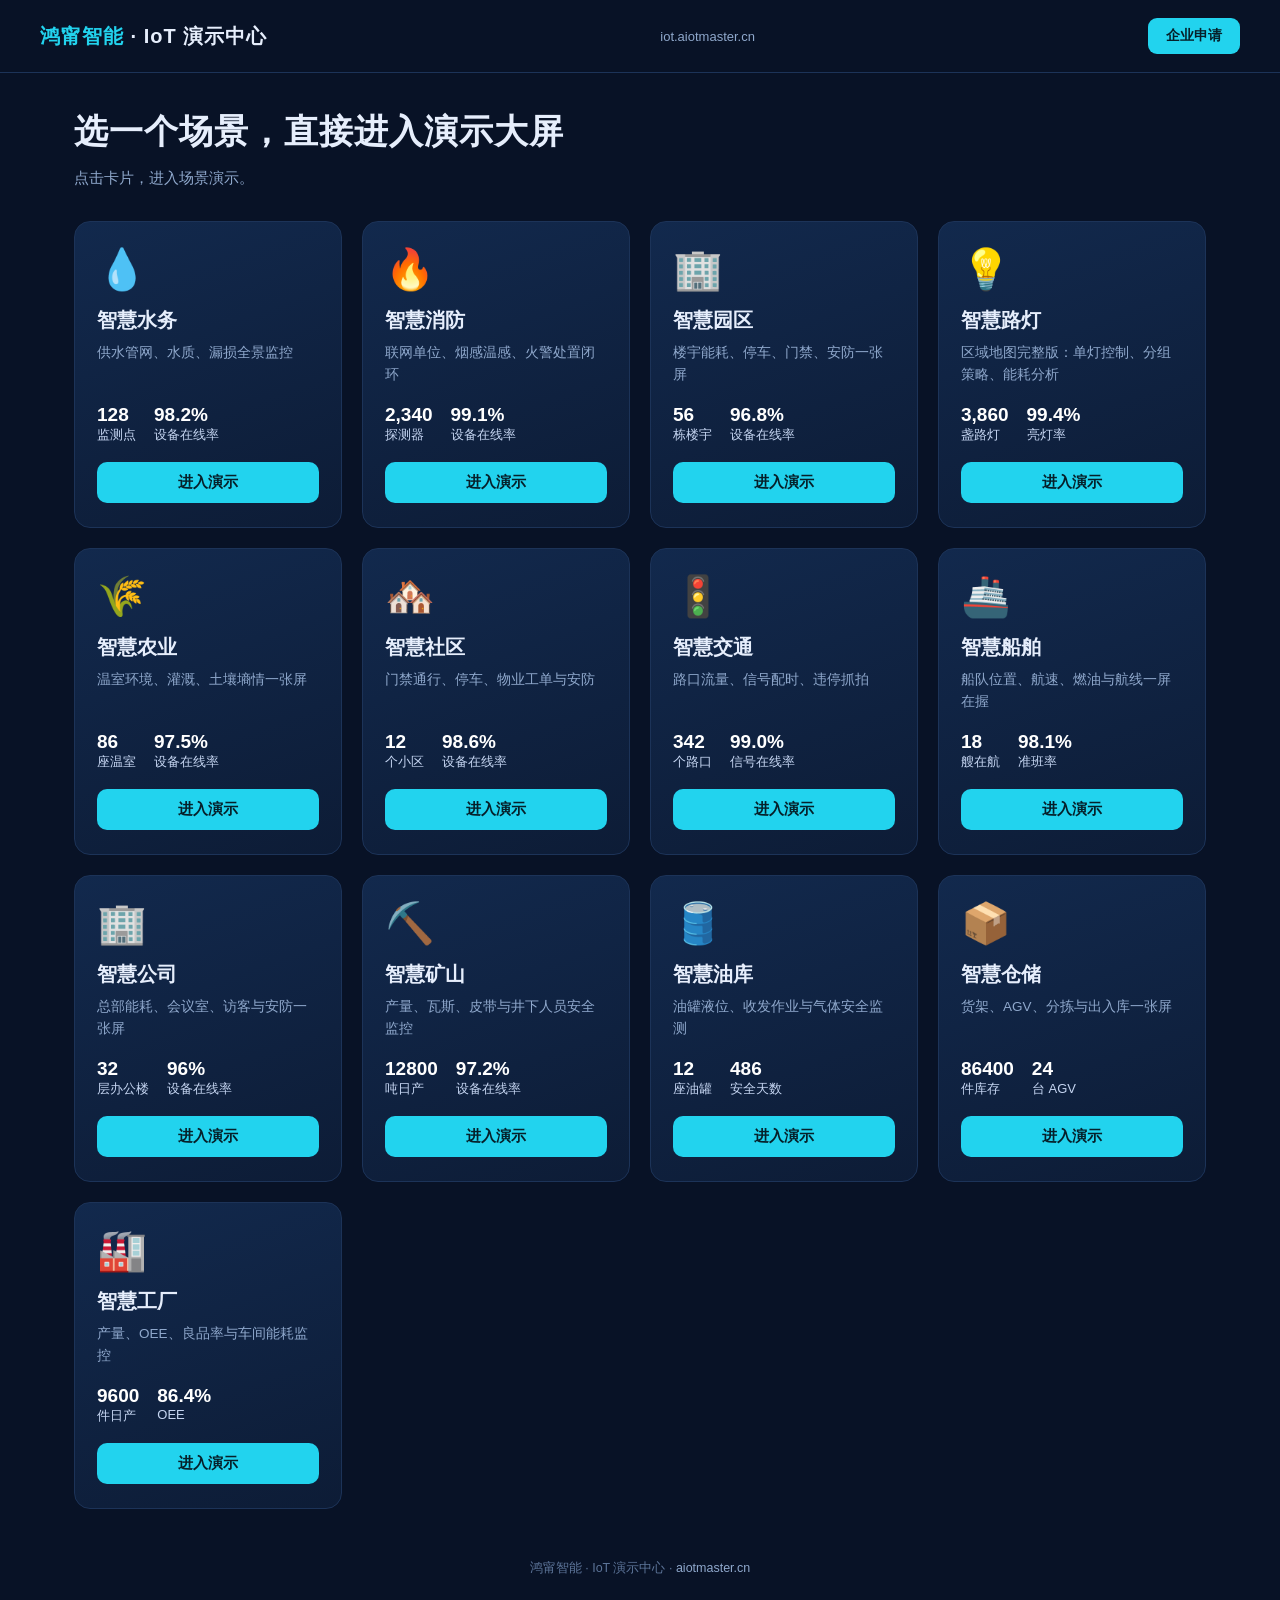
==== commit b937c232: "大屏精细化：全部场景升级为路灯级交互（示意图点选+单点控制+策略+故障模拟），新增船舶/公司/矿山/油库/仓储/工厂 6 个场景" ====
--- a/index.html
+++ b/index.html
@@ -50,7 +50,13 @@
   light: { name: "智慧路灯", icon: "💡", desc: "区域地图完整版：单灯控制、分组策略、能耗分析", s1: ["3,860", "盏路灯"], s2: ["99.4%", "亮灯率"] },
   farm: { name: "智慧农业", icon: "🌾", desc: "温室环境、灌溉、土壤墒情一张屏", s1: ["86", "座温室"], s2: ["97.5%", "设备在线率"] },
   community: { name: "智慧社区", icon: "🏘️", desc: "门禁通行、停车、物业工单与安防", s1: ["12", "个小区"], s2: ["98.6%", "设备在线率"] },
-  traffic: { name: "智慧交通", icon: "🚦", desc: "路口流量、信号配时、违停抓拍", s1: ["342", "个路口"], s2: ["99.0%", "信号在线率"] }
+  traffic: { name: "智慧交通", icon: "🚦", desc: "路口流量、信号配时、违停抓拍", s1: ["342", "个路口"], s2: ["99.0%", "信号在线率"] },
+  ship: { name: "智慧船舶", icon: "🚢", desc: "船队位置、航速、燃油与航线一屏在握", s1: ["18", "艘在航"], s2: ["98.1%", "准班率"] },
+  company: { name: "智慧公司", icon: "🏢", desc: "总部能耗、会议室、访客与安防一张屏", s1: ["32", "层办公楼"], s2: ["96%", "设备在线率"] },
+  mine: { name: "智慧矿山", icon: "⛏️", desc: "产量、瓦斯、皮带与井下人员安全监控", s1: ["12800", "吨日产"], s2: ["97.2%", "设备在线率"] },
+  oil: { name: "智慧油库", icon: "🛢️", desc: "油罐液位、收发作业与气体安全监测", s1: ["12", "座油罐"], s2: ["486", "安全天数"] },
+  warehouse: { name: "智慧仓储", icon: "📦", desc: "货架、AGV、分拣与出入库一张屏", s1: ["86400", "件库存"], s2: ["24", "台 AGV"] },
+  factory: { name: "智慧工厂", icon: "🏭", desc: "产量、OEE、良品率与车间能耗监控", s1: ["9600", "件日产"], s2: ["86.4%", "OEE"] }
 };
 const grid = document.getElementById("cards");
 Object.entries(SCENES).forEach(([key, s]) => {
--- a/style.css
+++ b/style.css
@@ -8,9 +8,7 @@
 .wrap { max-width: 1180px; margin: 0 auto; padding: 36px 24px 60px; }
 .hero h1 { font-size: 34px; letter-spacing: 1px; }
 .hero p { color: #8fa8cc; margin-top: 10px; font-size: 15px; line-height: 1.7; }
-.demo-account { margin-top: 22px; background: #0e2a4a; border: 1px solid #22d3ee55; border-radius: 12px; padding: 16px 20px; display: flex; flex-wrap: wrap; gap: 8px 28px; align-items: center; font-size: 14px; }
-.demo-account b { color: #22d3ee; }
-.demo-account code { background: #081226; border: 1px solid #1c3358; padding: 3px 10px; border-radius: 6px; color: #fbbf24; font-size: 14px; }
+
 .grid { display: grid; grid-template-columns: repeat(4, 1fr); gap: 20px; margin-top: 30px; }
 @media (max-width: 1000px) { .grid { grid-template-columns: repeat(2, 1fr); } }
 @media (max-width: 560px) { .grid { grid-template-columns: 1fr; } .topbar { padding: 14px 18px; } }
@@ -73,3 +71,33 @@
 .reg-note { font-size: 13px; margin-top: 12px; min-height: 18px; color: #8fa8cc; }
 .reg-note.err { color: #f87171; }
 .reg-note.ok { color: #34d399; }
+
+/* refined dashboard: schematic map, detail, strategies */
+#mapWrap svg { width: 100%; height: auto; background: #0a1a30; border: 1px solid #1c3358; border-radius: 10px; }
+#mapWrap .route { fill: none; stroke: #22d3ee; stroke-width: 0.8; stroke-dasharray: 3 2; opacity: 0.7; }
+#mapWrap .route-label { fill: #7dd3fc; font-size: 3.4px; }
+#mapWrap .link { stroke: #1c3358; stroke-width: 1.2; }
+#mapWrap .map-node { cursor: pointer; }
+#mapWrap .map-node circle { stroke: #0a1a30; stroke-width: 0.8; }
+#mapWrap .map-node.sel circle { stroke: #fff; stroke-width: 1.4; }
+#mapWrap .dot-ok { fill: #34d399; }
+#mapWrap .dot-warn { fill: #fbbf24; }
+#mapWrap .dot-bad { fill: #f87171; }
+#mapWrap .dot-off { fill: #64748b; }
+#mapWrap .node-label { fill: #c6d6f2; font-size: 3.6px; }
+.map-hint { color: #8fa8cc; font-size: 12.5px; margin-top: 10px; }
+.detail-head { display: flex; justify-content: space-between; align-items: center; margin-bottom: 10px; }
+.tele { width: 100%; border-collapse: collapse; font-size: 14px; }
+.tele td { padding: 8px 0; border-bottom: 1px solid #1c3358; }
+.tele td:last-child { text-align: right; color: #fbbf24; font-weight: 700; }
+.ctl-row { display: flex; flex-wrap: wrap; gap: 10px; margin-top: 16px; }
+.btn.small { display: inline-block; width: auto; margin-top: 0; padding: 8px 16px; font-size: 13.5px; }
+.slider-label { display: block; font-size: 13px; color: #8fa8cc; margin-top: 6px; }
+.ctl-row input[type="range"] { width: 100%; margin-top: 6px; }
+.route-btns { display: flex; gap: 10px; flex-wrap: wrap; margin-top: 6px; }
+.strat-panel { margin-top: 16px; }
+#strats { display: flex; gap: 10px; flex-wrap: wrap; }
+.strat { background: #0d1c33; color: #c6d6f2; border: 1px solid #1c3358; border-radius: 20px; padding: 8px 18px; cursor: pointer; font-size: 14px; }
+.strat.active { background: #22d3ee; color: #06202a; font-weight: 700; border-color: #22d3ee; }
+.strat-note { color: #8fa8cc; font-size: 13.5px; margin-top: 12px; }
+.dot.off { background: #64748b; }
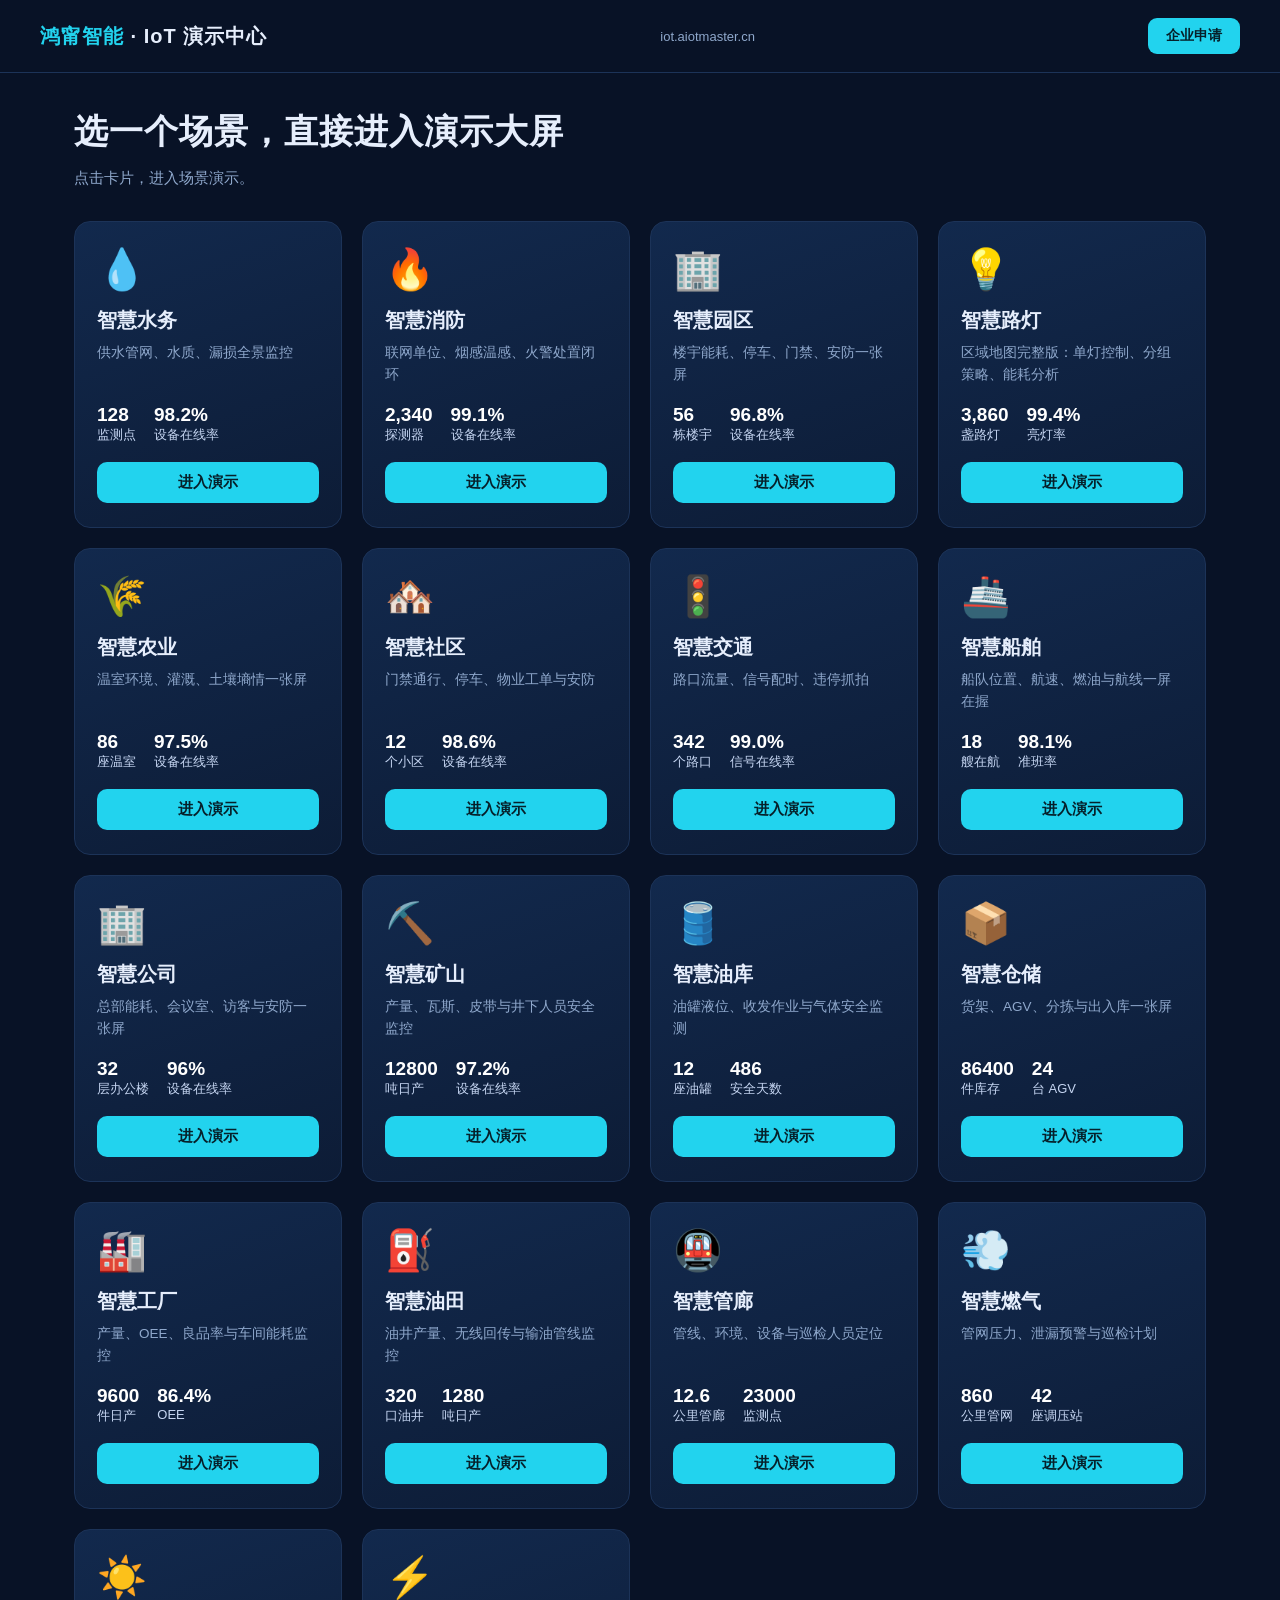
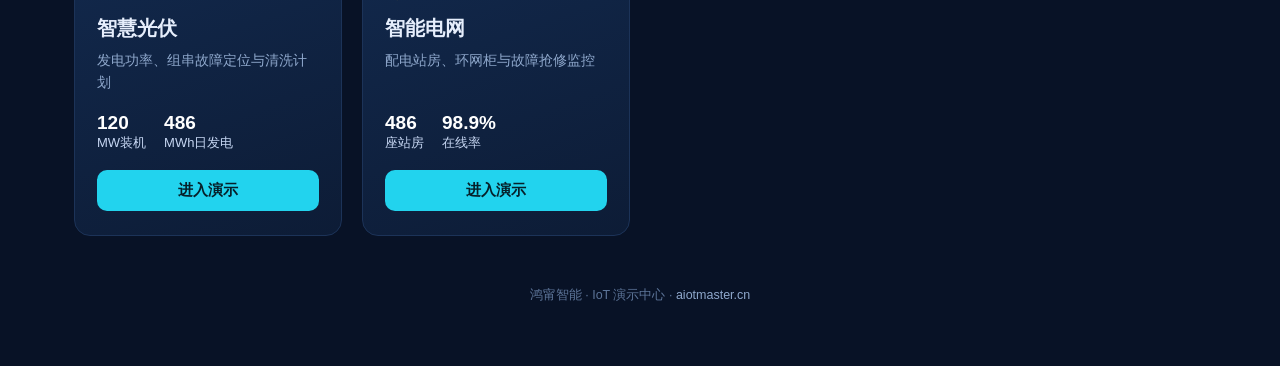
==== commit 432c5a63: "参考行业案例集：新增油田/管廊/燃气/光伏/电网 5 个场景，演示目录扩至 18 个" ====
--- a/index.html
+++ b/index.html
@@ -56,7 +56,12 @@
   mine: { name: "智慧矿山", icon: "⛏️", desc: "产量、瓦斯、皮带与井下人员安全监控", s1: ["12800", "吨日产"], s2: ["97.2%", "设备在线率"] },
   oil: { name: "智慧油库", icon: "🛢️", desc: "油罐液位、收发作业与气体安全监测", s1: ["12", "座油罐"], s2: ["486", "安全天数"] },
   warehouse: { name: "智慧仓储", icon: "📦", desc: "货架、AGV、分拣与出入库一张屏", s1: ["86400", "件库存"], s2: ["24", "台 AGV"] },
-  factory: { name: "智慧工厂", icon: "🏭", desc: "产量、OEE、良品率与车间能耗监控", s1: ["9600", "件日产"], s2: ["86.4%", "OEE"] }
+  factory: { name: "智慧工厂", icon: "🏭", desc: "产量、OEE、良品率与车间能耗监控", s1: ["9600", "件日产"], s2: ["86.4%", "OEE"] },
+  oilfield: { name: "智慧油田", icon: "⛽", desc: "油井产量、无线回传与输油管线监控", s1: ["320", "口油井"], s2: ["1280", "吨日产"] },
+  pipegallery: { name: "智慧管廊", icon: "🚇", desc: "管线、环境、设备与巡检人员定位", s1: ["12.6", "公里管廊"], s2: ["23000", "监测点"] },
+  gas: { name: "智慧燃气", icon: "💨", desc: "管网压力、泄漏预警与巡检计划", s1: ["860", "公里管网"], s2: ["42", "座调压站"] },
+  solar: { name: "智慧光伏", icon: "☀️", desc: "发电功率、组串故障定位与清洗计划", s1: ["120", "MW装机"], s2: ["486", "MWh日发电"] },
+  grid: { name: "智能电网", icon: "⚡", desc: "配电站房、环网柜与故障抢修监控", s1: ["486", "座站房"], s2: ["98.9%", "在线率"] }
 };
 const grid = document.getElementById("cards");
 Object.entries(SCENES).forEach(([key, s]) => {
